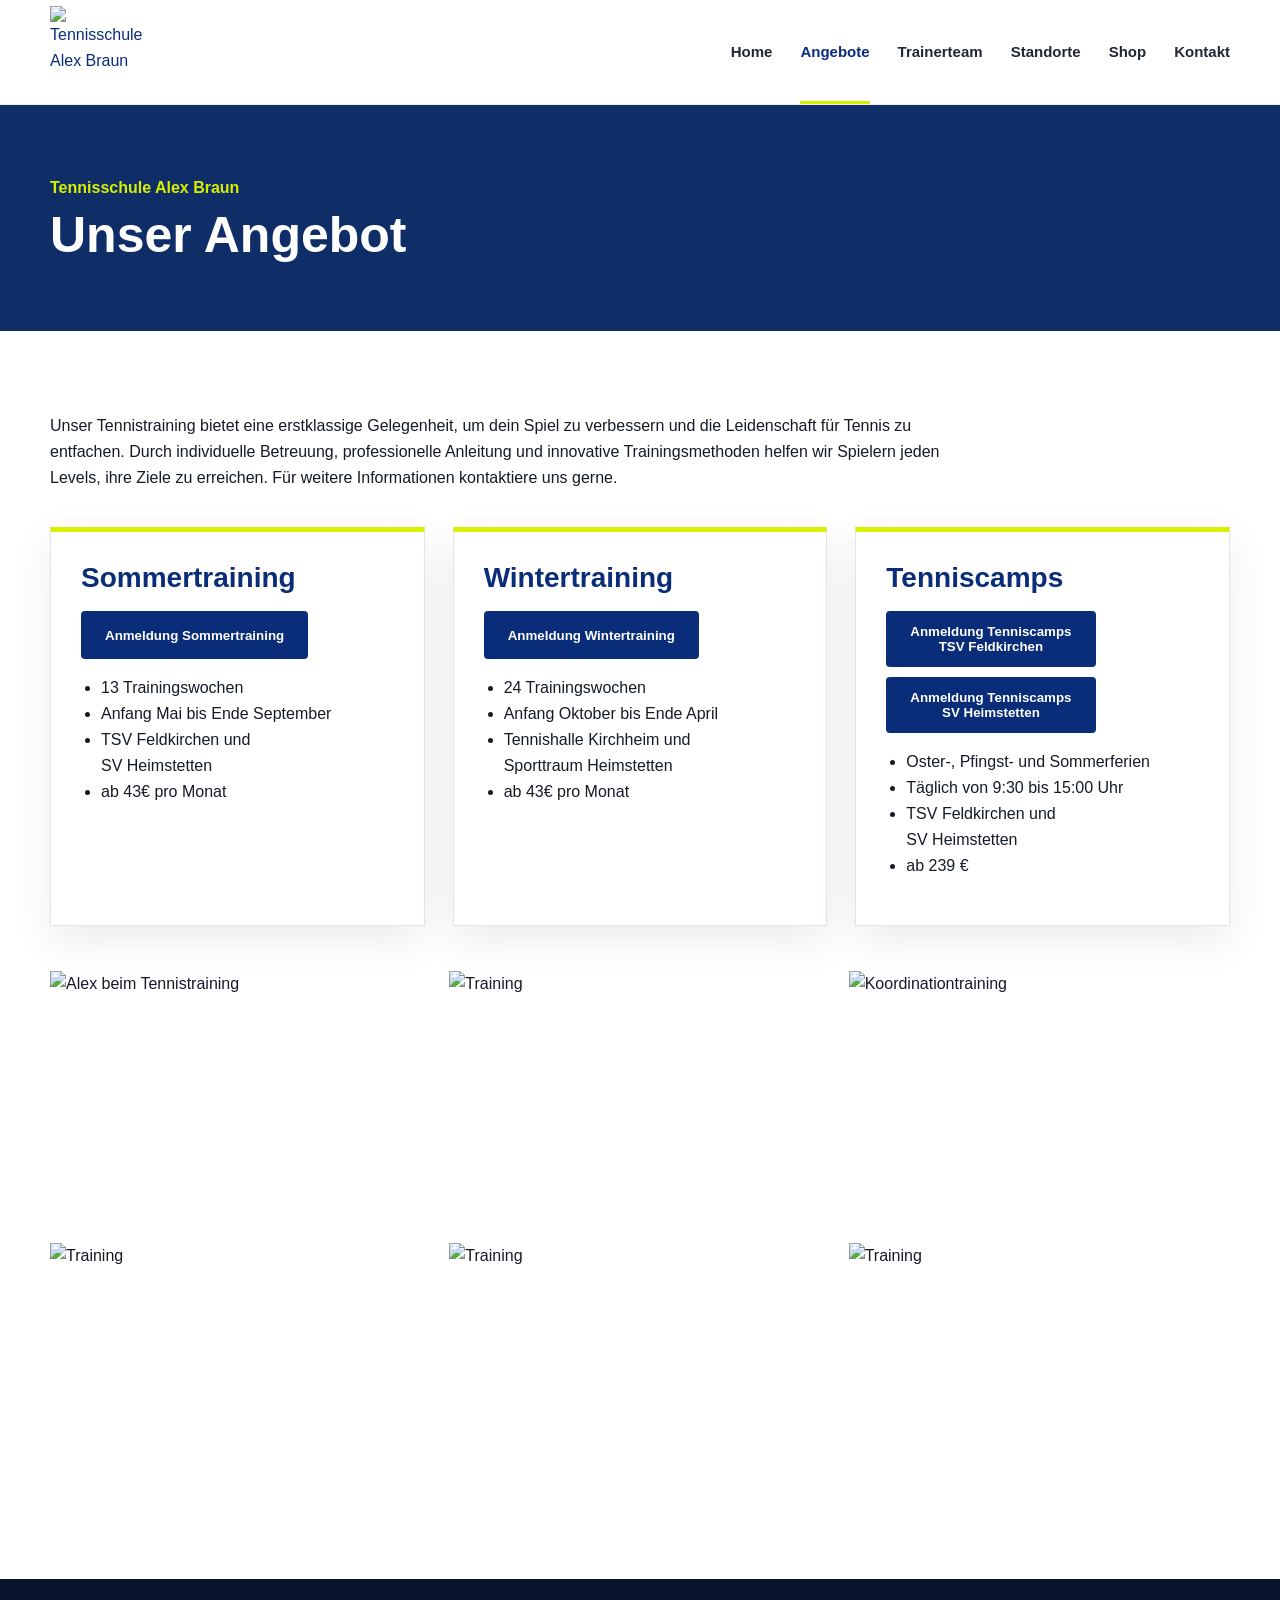
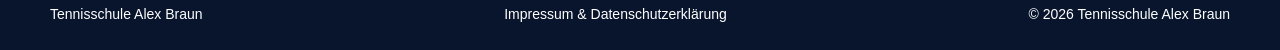
==== angebote/index.html @ d8a8ba2f "Add Angebote page" ====
<!doctype html><html lang="de"><head><meta charset="utf-8"><meta name="viewport" content="width=device-width,initial-scale=1"><title>Angebote - Tennisschule Alex Braun</title><meta name="description" content="Angebote - Tennisschule Alex Braun"><link rel="stylesheet" href="/assets/style.css"></head><body><header class="site-header"><div class="container header-inner">
<a class="brand" href="/"><img src="https://i0.wp.com/www.tennisschule-alexbraun.de/wp-content/uploads/2025/07/Tennisschule_AB_Logo.png?fit=177%2C181&ssl=1" alt="Tennisschule Alex Braun"></a>
<button class="menu-toggle" type="button" aria-expanded="false" aria-label="Menü öffnen">☰</button>
<nav class="main-nav" aria-label="Hauptnavigation">
<a href="/">Home</a><a class="active" href="/angebote/">Angebote</a><a href="/trainerteam/">Trainerteam</a>
<div class="nav-dropdown"><a href="/standorte/">Standorte</a><div class="dropdown-menu"><a href="/tsv-feldkirchen/">TSV Feldkirchen</a><a href="/sv-heimstetten/">SV Heimstetten</a></div></div>
<a href="https://shop.tennisschule-alexbraun.de/">Shop</a><a href="/kontakt/">Kontakt</a>
</nav></div></header>
<main>
<section class="page-hero"><div class="container"><p class="kicker">Tennisschule Alex Braun</p><h1>Unser Angebot</h1></div></section>
<section class="section"><div class="container">
<div class="section-heading"><p>Unser Tennistraining bietet eine erstklassige Gelegenheit, um dein Spiel zu verbessern und die Leidenschaft für Tennis zu entfachen. Durch individuelle Betreuung, professionelle Anleitung und innovative Trainingsmethoden helfen wir Spielern jeden Levels, ihre Ziele zu erreichen. Für weitere Informationen kontaktiere uns gerne.</p></div>
<div class="offer-grid">
<article class="offer-panel"><h2>Sommertraining</h2><button class="btn btn-blue" data-modal="sommer">Anmeldung Sommertraining</button><ul><li>13 Trainingswochen</li><li>Anfang Mai bis Ende September</li><li>TSV Feldkirchen und<br>SV Heimstetten</li><li>ab 43€ pro Monat</li></ul></article>
<article class="offer-panel"><h2>Wintertraining</h2><button class="btn btn-blue" data-modal="winter">Anmeldung Wintertraining</button><ul><li>24 Trainingswochen</li><li>Anfang Oktober bis Ende April</li><li>Tennishalle Kirchheim und<br>Sporttraum Heimstetten</li><li>ab 43€ pro Monat</li></ul></article>
<article class="offer-panel"><h2>Tenniscamps</h2><button class="btn btn-blue" data-modal="camp-feldkirchen">Anmeldung Tenniscamps<br>TSV Feldkirchen</button><div style="height:10px"></div><button class="btn btn-blue" data-modal="camp-heimstetten">Anmeldung Tenniscamps<br>SV Heimstetten</button><ul><li>Oster-, Pfingst- und Sommerferien</li><li>Täglich von 9:30 bis 15:00 Uhr</li><li>TSV Feldkirchen und<br>SV Heimstetten</li><li>ab 239 €</li></ul></article>
</div>
<div class="gallery-grid">
<img src="https://i0.wp.com/www.tennisschule-alexbraun.de/wp-content/uploads/2025/07/angebote_1.jpg?fit=500%2C333&ssl=1" alt="Alex beim Tennistraining">
<img src="https://i0.wp.com/www.tennisschule-alexbraun.de/wp-content/uploads/2025/07/angebote_4.jpg?fit=500%2C333&ssl=1" alt="Training">
<img src="https://i0.wp.com/www.tennisschule-alexbraun.de/wp-content/uploads/2025/07/angebote_2.jpg?fit=500%2C333&ssl=1" alt="Koordinationtraining">
<img src="https://i0.wp.com/www.tennisschule-alexbraun.de/wp-content/uploads/2025/07/angebote_5.jpg?fit=500%2C333&ssl=1" alt="Training">
<img src="https://i0.wp.com/www.tennisschule-alexbraun.de/wp-content/uploads/2025/07/angebote_3.jpg?fit=500%2C331&ssl=1" alt="Training">
<img src="https://i0.wp.com/www.tennisschule-alexbraun.de/wp-content/uploads/2025/07/angebote_6.jpg?fit=500%2C333&ssl=1" alt="Training">
</div></div></section>
<div class="modal" id="sommer"><div class="modal-card"><button class="modal-close" aria-label="Schließen">×</button><h2>Anmeldung Sommertraining</h2><p>Für die Anmeldung und weitere Informationen kontaktiere uns bitte direkt.</p><a class="btn btn-blue" href="/kontakt/">Zum Kontakt</a></div></div>
<div class="modal" id="winter"><div class="modal-card"><button class="modal-close" aria-label="Schließen">×</button><h2>Anmeldung Wintertraining</h2><p>Für die Anmeldung und weitere Informationen kontaktiere uns bitte direkt.</p><a class="btn btn-blue" href="/kontakt/">Zum Kontakt</a></div></div>
<div class="modal" id="camp-feldkirchen"><div class="modal-card"><button class="modal-close" aria-label="Schließen">×</button><h2>Anmeldung Tenniscamps – TSV Feldkirchen</h2><a class="btn btn-blue" href="/kontakt/">Zum Kontakt</a></div></div>
<div class="modal" id="camp-heimstetten"><div class="modal-card"><button class="modal-close" aria-label="Schließen">×</button><h2>Anmeldung Tenniscamps – SV Heimstetten</h2><a class="btn btn-blue" href="/kontakt/">Zum Kontakt</a></div></div>
</main><footer class="site-footer"><div class="container footer-inner"><a href="/">Tennisschule Alex Braun</a><a href="/impressum-datenschutzerklaerung/">Impressum &amp; Datenschutzerklärung</a><span>© 2026 Tennisschule Alex Braun</span></div></footer><script src="/assets/site.js"></script></body></html>
---- assets/style.css ----
:root{
  --blue:#0a2d7a;
  --blue2:#174ea6;
  --yellow:#d9ef00;
  --ink:#151b26;
  --muted:#646b76;
  --soft:#f4f5f7;
  --line:#e1e4e8;
  --white:#fff;
  --radius:10px;
  --shadow:0 14px 40px rgba(0,0,0,.08);
}
*{box-sizing:border-box}
html{scroll-behavior:smooth}
body{margin:0;color:var(--ink);background:#fff;font-family:Arial,Helvetica,sans-serif;line-height:1.62}
a{color:var(--blue);text-decoration:none}
a:hover{text-decoration:underline}
img{display:block;max-width:100%}
.container{width:min(1180px,calc(100% - 40px));margin:0 auto}
.narrow{max-width:820px}
.center{text-align:center}
.site-header{position:relative;z-index:30;background:#fff;border-bottom:1px solid rgba(0,0,0,.07)}
.header-inner{min-height:104px;display:flex;align-items:center;gap:34px}
.brand{flex:0 0 auto}
.brand img{width:92px;height:92px;object-fit:contain}
.main-nav{margin-left:auto;display:flex;align-items:center;gap:28px;font-weight:700;font-size:15px}
.main-nav>a,.nav-dropdown>a{color:#212734;text-decoration:none;padding:40px 0 36px;border-bottom:3px solid transparent}
.main-nav .active,.main-nav>a:hover,.nav-dropdown>a:hover{color:var(--blue);border-color:var(--yellow)}
.nav-dropdown{position:relative}
.dropdown-menu{display:none;position:absolute;top:78px;left:-18px;min-width:190px;background:#fff;padding:10px;box-shadow:var(--shadow);border-radius:6px}
.nav-dropdown:hover .dropdown-menu{display:block}
.dropdown-menu a{display:block;padding:10px 12px;color:#202632}
.menu-toggle{display:none;margin-left:auto;border:0;background:transparent;font-size:28px}
.hero{position:relative;overflow:hidden}
.home-hero{min-height:595px;background:
linear-gradient(90deg,rgba(1,21,60,.92) 0%,rgba(5,42,103,.80) 50%,rgba(5,42,103,.2) 100%),
url("https://i0.wp.com/www.tennisschule-alexbraun.de/wp-content/uploads/2025/07/startseite_2.jpg?fit=1400%2C933&ssl=1") center/cover}
.hero-content{position:relative;z-index:2;padding:100px 0 95px;color:#fff;max-width:1180px}
.eyebrow{text-transform:uppercase;letter-spacing:.18em;font-size:13px;font-weight:700;color:var(--yellow);margin:0 0 12px}
.hero h1{font-size:70px;line-height:.98;margin:0 0 24px;max-width:720px;font-weight:800}
.hero h1 span{display:block;font-size:34px;line-height:1.2;font-weight:500}
.hero-lead{font-size:27px;font-weight:700;margin:0 0 12px}
.hero-copy{max-width:700px;font-size:18px;margin:0 0 30px}
.hero-actions{display:flex;gap:14px;flex-wrap:wrap}
.btn{display:inline-flex;align-items:center;justify-content:center;min-height:48px;padding:11px 22px;border-radius:4px;font-weight:800;text-decoration:none;border:2px solid transparent;cursor:pointer}
.btn:hover{text-decoration:none}
.btn-primary{background:var(--yellow);color:#152344}
.btn-outline-light{border-color:#fff;color:#fff}
.btn-blue{background:var(--blue);color:#fff}
.section{padding:82px 0}
.section-soft{background:var(--soft)}
.section-dark{background:#0f2349;color:#fff}
.section-dark a{color:var(--yellow)}
.section h2{font-size:42px;line-height:1.12;margin:0 0 24px;color:var(--blue)}
.section-dark h2,.section-dark h3{color:#fff}
.section h3{font-size:23px;margin:0 0 13px;color:#17294f}
.section p{margin:0 0 18px}
.split{display:grid;grid-template-columns:1.4fr .8fr;gap:72px;align-items:center}
.media-frame{overflow:hidden;border-radius:4px;box-shadow:var(--shadow)}
.media-frame img{width:100%;height:100%;object-fit:cover}
.media-frame.portrait{height:560px}
.section-heading{max-width:920px;margin-bottom:36px}
.cards{display:grid;gap:26px}
.cards.three{grid-template-columns:repeat(3,1fr)}
.card{background:#fff;border:1px solid var(--line);border-radius:6px;overflow:hidden;box-shadow:0 6px 20px rgba(0,0,0,.04)}
.card>img{width:100%;height:235px;object-fit:cover}
.card-body{padding:26px}
.text-link{font-weight:800}
.team-teaser{background:#fff}
.location-grid{display:grid;grid-template-columns:1fr 1fr;gap:64px}
.site-footer{background:#08152d;color:#fff;padding:24px 0}
.footer-inner{display:flex;align-items:center;gap:28px;justify-content:space-between;font-size:14px}
.site-footer a{color:#fff}
.page-hero{background:#0f2e68;color:#fff;padding:70px 0}
.page-hero h1{font-size:50px;line-height:1.05;margin:0}
.page-hero .kicker{margin:0 0 8px;color:var(--yellow);font-weight:700}
.offer-grid{display:grid;grid-template-columns:repeat(3,1fr);gap:28px}
.offer-panel{padding:30px;background:#fff;border:1px solid var(--line);border-top:5px solid var(--yellow);box-shadow:var(--shadow)}
.offer-panel h2{font-size:28px;margin:0 0 18px}
.offer-panel ul{padding-left:20px}
.gallery-grid{display:grid;grid-template-columns:repeat(3,1fr);gap:18px;margin-top:45px}
.gallery-grid img{width:100%;aspect-ratio:3/2;object-fit:cover}
.trainer-grid{display:grid;grid-template-columns:repeat(3,1fr);gap:28px}
.trainer-card img{width:100%;aspect-ratio:1/1;object-fit:cover}
.trainer-card h3{margin:15px 0 2px}
.trainer-card p{color:var(--muted)}
.location-cards{display:grid;grid-template-columns:1fr 1fr;gap:32px}
.location-card{display:flex;flex-direction:column;align-items:center;justify-content:center;text-align:center;padding:48px;background:#fff;border:1px solid var(--line)}
.location-card img{height:240px;width:100%;object-fit:contain;margin-bottom:24px}
.content-prose{max-width:880px}
.content-prose h3{margin-top:34px}
.button-row{display:flex;gap:12px;flex-wrap:wrap;margin:28px 0}
.map-frame{width:100%;height:420px;border:0;margin-top:30px}
.contact-grid{display:grid;grid-template-columns:.72fr 1.28fr;gap:60px}
.form-grid{display:grid;grid-template-columns:1fr 1fr;gap:18px}
.form-grid .full{grid-column:1/-1}
label{display:block;font-weight:700;margin-bottom:6px}
input,textarea{width:100%;padding:13px 14px;border:1px solid #cdd3dc;border-radius:3px;font:inherit}
textarea{min-height:170px;resize:vertical}
.legal{max-width:920px}
.legal h2{font-size:28px;margin-top:38px}
.modal{position:fixed;inset:0;background:rgba(0,0,0,.58);z-index:100;display:none;align-items:center;justify-content:center;padding:20px}
.modal.open{display:flex}
.modal-card{width:min(620px,100%);background:#fff;border-radius:8px;padding:30px;position:relative}
.modal-close{position:absolute;right:14px;top:10px;border:0;background:transparent;font-size:30px;cursor:pointer}
.cookie-bar{position:fixed;left:20px;right:20px;bottom:20px;background:#fff;border:1px solid #ddd;box-shadow:var(--shadow);padding:18px;z-index:90;display:none}
.cookie-bar.show{display:block}
.cookie-actions{display:flex;gap:10px;flex-wrap:wrap;margin-top:12px}
@media(max-width:900px){
  .header-inner{min-height:82px}.brand img{width:68px;height:68px}.menu-toggle{display:block}
  .main-nav{display:none;position:absolute;left:0;right:0;top:82px;background:#fff;flex-direction:column;align-items:stretch;gap:0;padding:10px 20px 20px;border-top:1px solid #eee}
  .main-nav.open{display:flex}.main-nav>a,.nav-dropdown>a{padding:12px 0;border-bottom:0}.dropdown-menu{position:static;box-shadow:none;padding-left:14px;display:block}
  .hero h1{font-size:54px}.hero h1 span{font-size:28px}.home-hero{min-height:520px}.hero-content{padding:80px 0}
  .split,.contact-grid{grid-template-columns:1fr;gap:38px}.media-frame.portrait{height:480px;max-width:520px}
  .cards.three,.offer-grid,.trainer-grid{grid-template-columns:repeat(2,1fr)}
  .location-grid,.location-cards{grid-template-columns:1fr}
}
@media(max-width:620px){
  .container{width:min(100% - 28px,1180px)}
  .hero h1{font-size:43px}.hero h1 span{font-size:24px}.hero-lead{font-size:22px}
  .section{padding:58px 0}.section h2{font-size:34px}.page-hero h1{font-size:39px}
  .cards.three,.offer-grid,.trainer-grid,.gallery-grid{grid-template-columns:1fr}
  .footer-inner{flex-direction:column;align-items:flex-start;gap:9px}
  .form-grid{grid-template-columns:1fr}.form-grid .full{grid-column:auto}
}
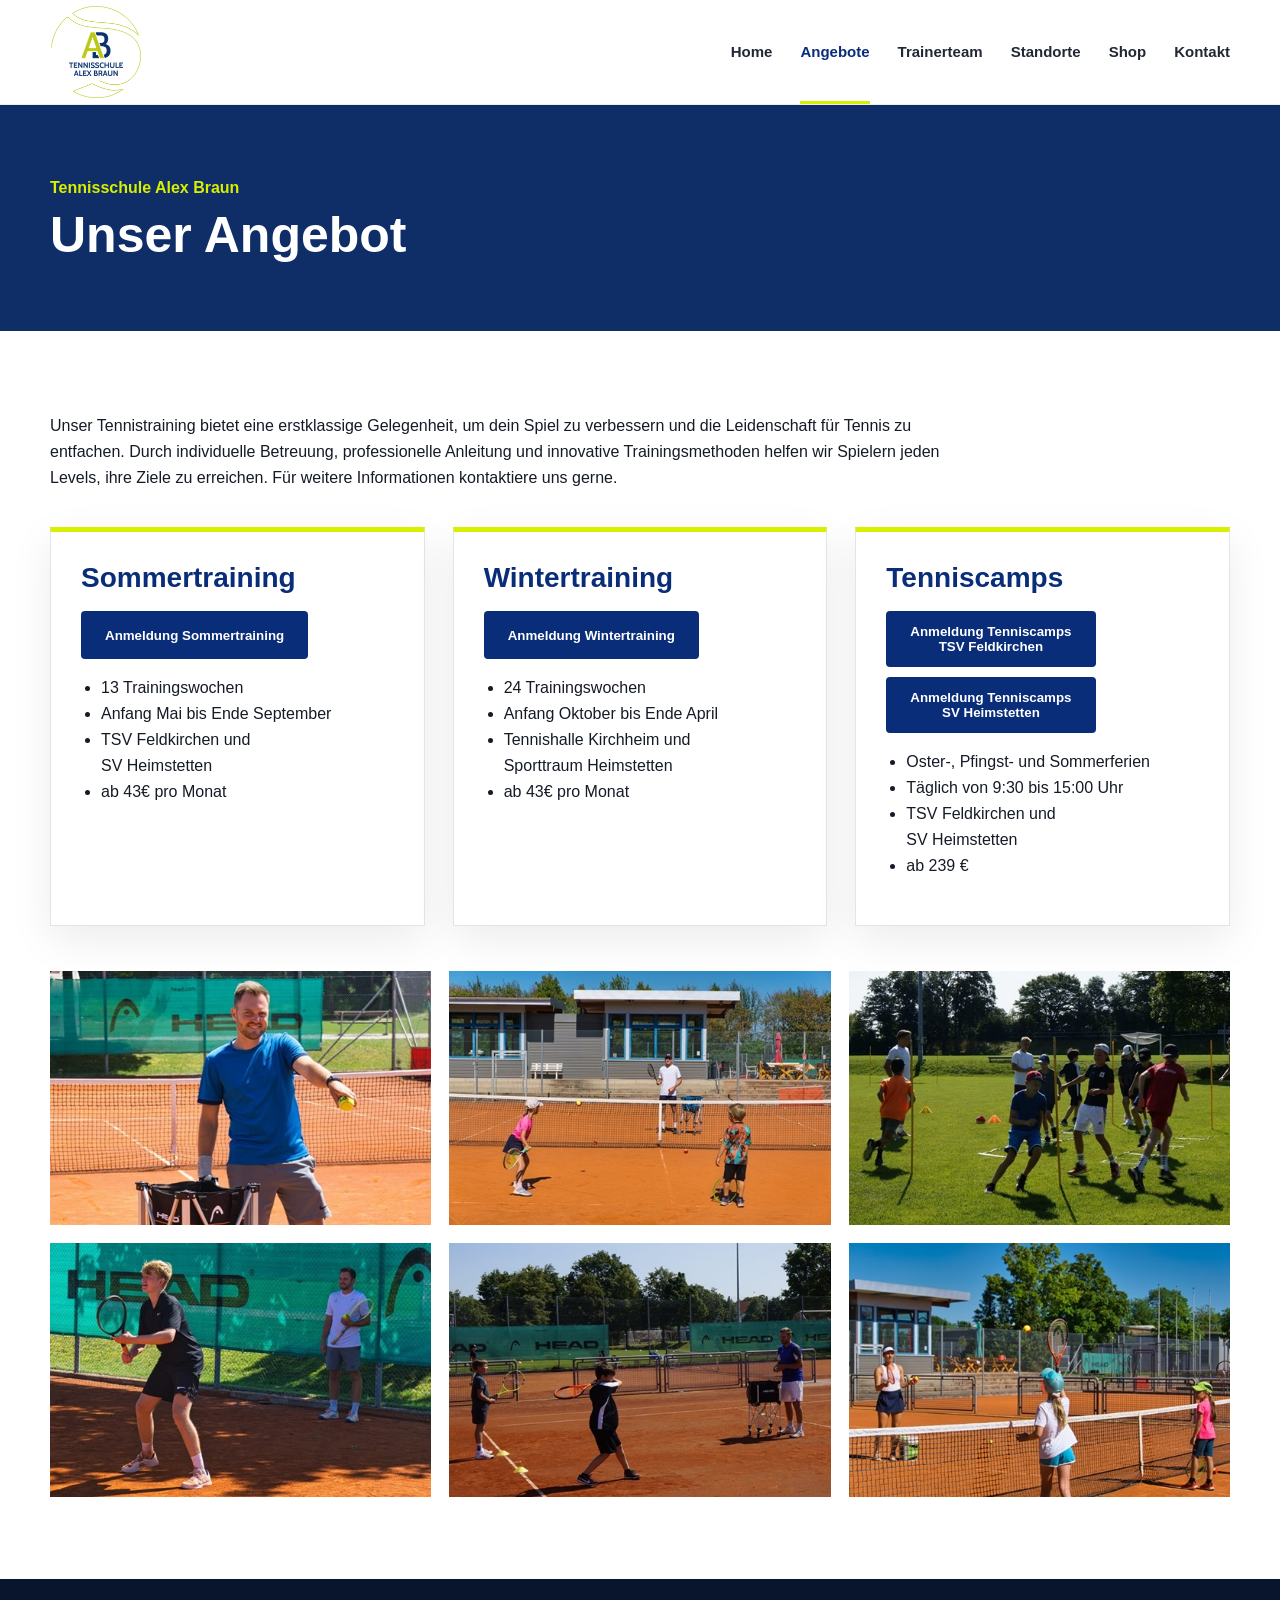
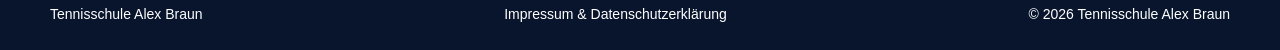
==== commit 2aa43002: "Use migrated local media in angebote/index.html" ====
--- a/angebote/index.html
+++ b/angebote/index.html
@@ -1,5 +1,5 @@
 <!doctype html><html lang="de"><head><meta charset="utf-8"><meta name="viewport" content="width=device-width,initial-scale=1"><title>Angebote - Tennisschule Alex Braun</title><meta name="description" content="Angebote - Tennisschule Alex Braun"><link rel="stylesheet" href="/assets/style.css"></head><body><header class="site-header"><div class="container header-inner">
-<a class="brand" href="/"><img src="https://i0.wp.com/www.tennisschule-alexbraun.de/wp-content/uploads/2025/07/Tennisschule_AB_Logo.png?fit=177%2C181&ssl=1" alt="Tennisschule Alex Braun"></a>
+<a class="brand" href="/"><img src="/assets/media/logo.png" alt="Tennisschule Alex Braun"></a>
 <button class="menu-toggle" type="button" aria-expanded="false" aria-label="Menü öffnen">☰</button>
 <nav class="main-nav" aria-label="Hauptnavigation">
 <a href="/">Home</a><a class="active" href="/angebote/">Angebote</a><a href="/trainerteam/">Trainerteam</a>
@@ -16,12 +16,12 @@
 <article class="offer-panel"><h2>Tenniscamps</h2><button class="btn btn-blue" data-modal="camp-feldkirchen">Anmeldung Tenniscamps<br>TSV Feldkirchen</button><div style="height:10px"></div><button class="btn btn-blue" data-modal="camp-heimstetten">Anmeldung Tenniscamps<br>SV Heimstetten</button><ul><li>Oster-, Pfingst- und Sommerferien</li><li>Täglich von 9:30 bis 15:00 Uhr</li><li>TSV Feldkirchen und<br>SV Heimstetten</li><li>ab 239 €</li></ul></article>
 </div>
 <div class="gallery-grid">
-<img src="https://i0.wp.com/www.tennisschule-alexbraun.de/wp-content/uploads/2025/07/angebote_1.jpg?fit=500%2C333&ssl=1" alt="Alex beim Tennistraining">
-<img src="https://i0.wp.com/www.tennisschule-alexbraun.de/wp-content/uploads/2025/07/angebote_4.jpg?fit=500%2C333&ssl=1" alt="Training">
-<img src="https://i0.wp.com/www.tennisschule-alexbraun.de/wp-content/uploads/2025/07/angebote_2.jpg?fit=500%2C333&ssl=1" alt="Koordinationtraining">
-<img src="https://i0.wp.com/www.tennisschule-alexbraun.de/wp-content/uploads/2025/07/angebote_5.jpg?fit=500%2C333&ssl=1" alt="Training">
-<img src="https://i0.wp.com/www.tennisschule-alexbraun.de/wp-content/uploads/2025/07/angebote_3.jpg?fit=500%2C331&ssl=1" alt="Training">
-<img src="https://i0.wp.com/www.tennisschule-alexbraun.de/wp-content/uploads/2025/07/angebote_6.jpg?fit=500%2C333&ssl=1" alt="Training">
+<img src="/assets/media/angebote_1.jpg" alt="Alex beim Tennistraining">
+<img src="/assets/media/angebote_4.jpg" alt="Training">
+<img src="/assets/media/angebote_2.jpg" alt="Koordinationtraining">
+<img src="/assets/media/angebote_5.jpg" alt="Training">
+<img src="/assets/media/angebote_3.jpg" alt="Training">
+<img src="/assets/media/angebote_6.jpg" alt="Training">
 </div></div></section>
 <div class="modal" id="sommer"><div class="modal-card"><button class="modal-close" aria-label="Schließen">×</button><h2>Anmeldung Sommertraining</h2><p>Für die Anmeldung und weitere Informationen kontaktiere uns bitte direkt.</p><a class="btn btn-blue" href="/kontakt/">Zum Kontakt</a></div></div>
 <div class="modal" id="winter"><div class="modal-card"><button class="modal-close" aria-label="Schließen">×</button><h2>Anmeldung Wintertraining</h2><p>Für die Anmeldung und weitere Informationen kontaktiere uns bitte direkt.</p><a class="btn btn-blue" href="/kontakt/">Zum Kontakt</a></div></div>
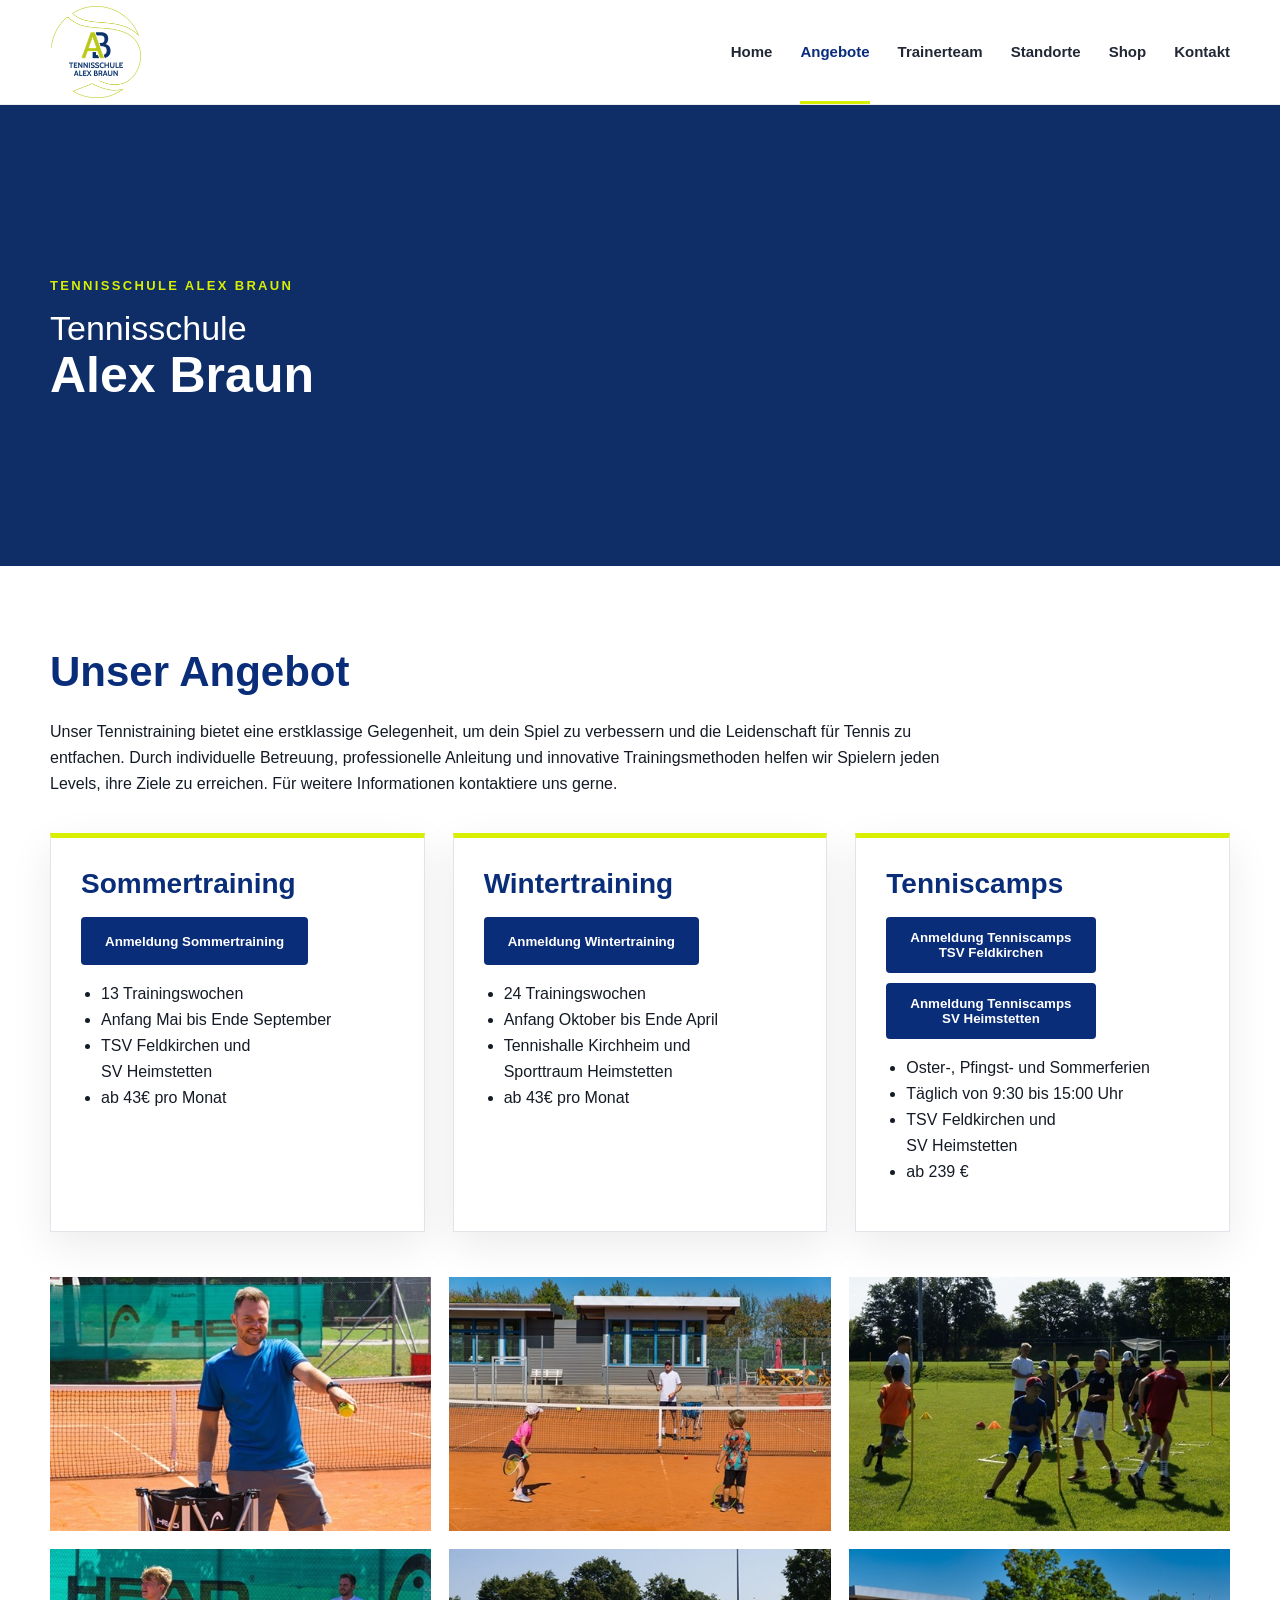
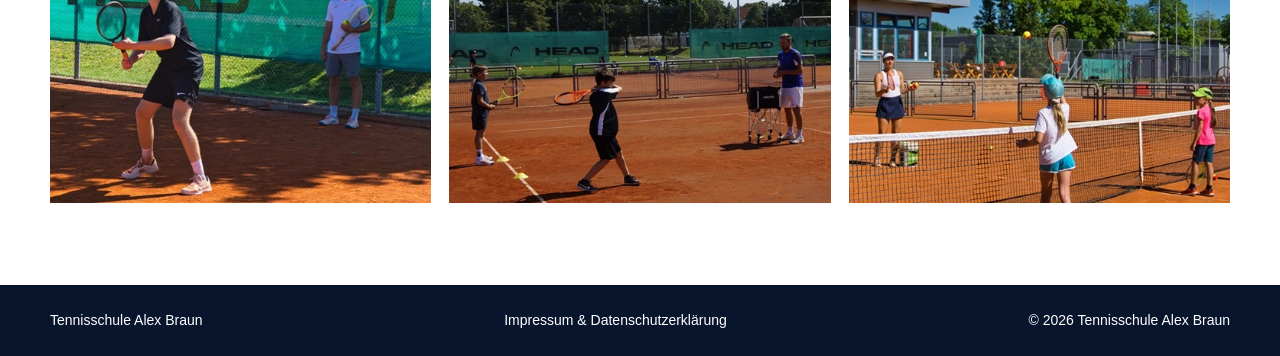
==== commit 6b86bceb: "Match Angebote structure to WordPress" ====
--- a/angebote/index.html
+++ b/angebote/index.html
@@ -7,8 +7,15 @@
 <a href="https://shop.tennisschule-alexbraun.de/">Shop</a><a href="/kontakt/">Kontakt</a>
 </nav></div></header>
 <main>
-<section class="page-hero"><div class="container"><p class="kicker">Tennisschule Alex Braun</p><h1>Unser Angebot</h1></div></section>
+<section class="hero page-hero">
+  <div class="hero-overlay"></div>
+  <div class="container hero-content">
+    <p class="eyebrow">Tennisschule Alex Braun</p>
+    <h1><span>Tennisschule</span>Alex Braun</h1>
+  </div>
+</section>
 <section class="section"><div class="container">
+<h2>Unser Angebot</h2>
 <div class="section-heading"><p>Unser Tennistraining bietet eine erstklassige Gelegenheit, um dein Spiel zu verbessern und die Leidenschaft für Tennis zu entfachen. Durch individuelle Betreuung, professionelle Anleitung und innovative Trainingsmethoden helfen wir Spielern jeden Levels, ihre Ziele zu erreichen. Für weitere Informationen kontaktiere uns gerne.</p></div>
 <div class="offer-grid">
 <article class="offer-panel"><h2>Sommertraining</h2><button class="btn btn-blue" data-modal="sommer">Anmeldung Sommertraining</button><ul><li>13 Trainingswochen</li><li>Anfang Mai bis Ende September</li><li>TSV Feldkirchen und<br>SV Heimstetten</li><li>ab 43€ pro Monat</li></ul></article>
--- a/assets/style.css
+++ b/assets/style.css
@@ -34,7 +34,7 @@
 .hero{position:relative;overflow:hidden}
 .home-hero{min-height:595px;background:
 linear-gradient(90deg,rgba(1,21,60,.92) 0%,rgba(5,42,103,.80) 50%,rgba(5,42,103,.2) 100%),
-url("https://i0.wp.com/www.tennisschule-alexbraun.de/wp-content/uploads/2025/07/startseite_2.jpg?fit=1400%2C933&ssl=1") center/cover}
+url("/assets/media/header_bild.jpg") center/cover}
 .hero-content{position:relative;z-index:2;padding:100px 0 95px;color:#fff;max-width:1180px}
 .eyebrow{text-transform:uppercase;letter-spacing:.18em;font-size:13px;font-weight:700;color:var(--yellow);margin:0 0 12px}
 .hero h1{font-size:70px;line-height:.98;margin:0 0 24px;max-width:720px;font-weight:800}
